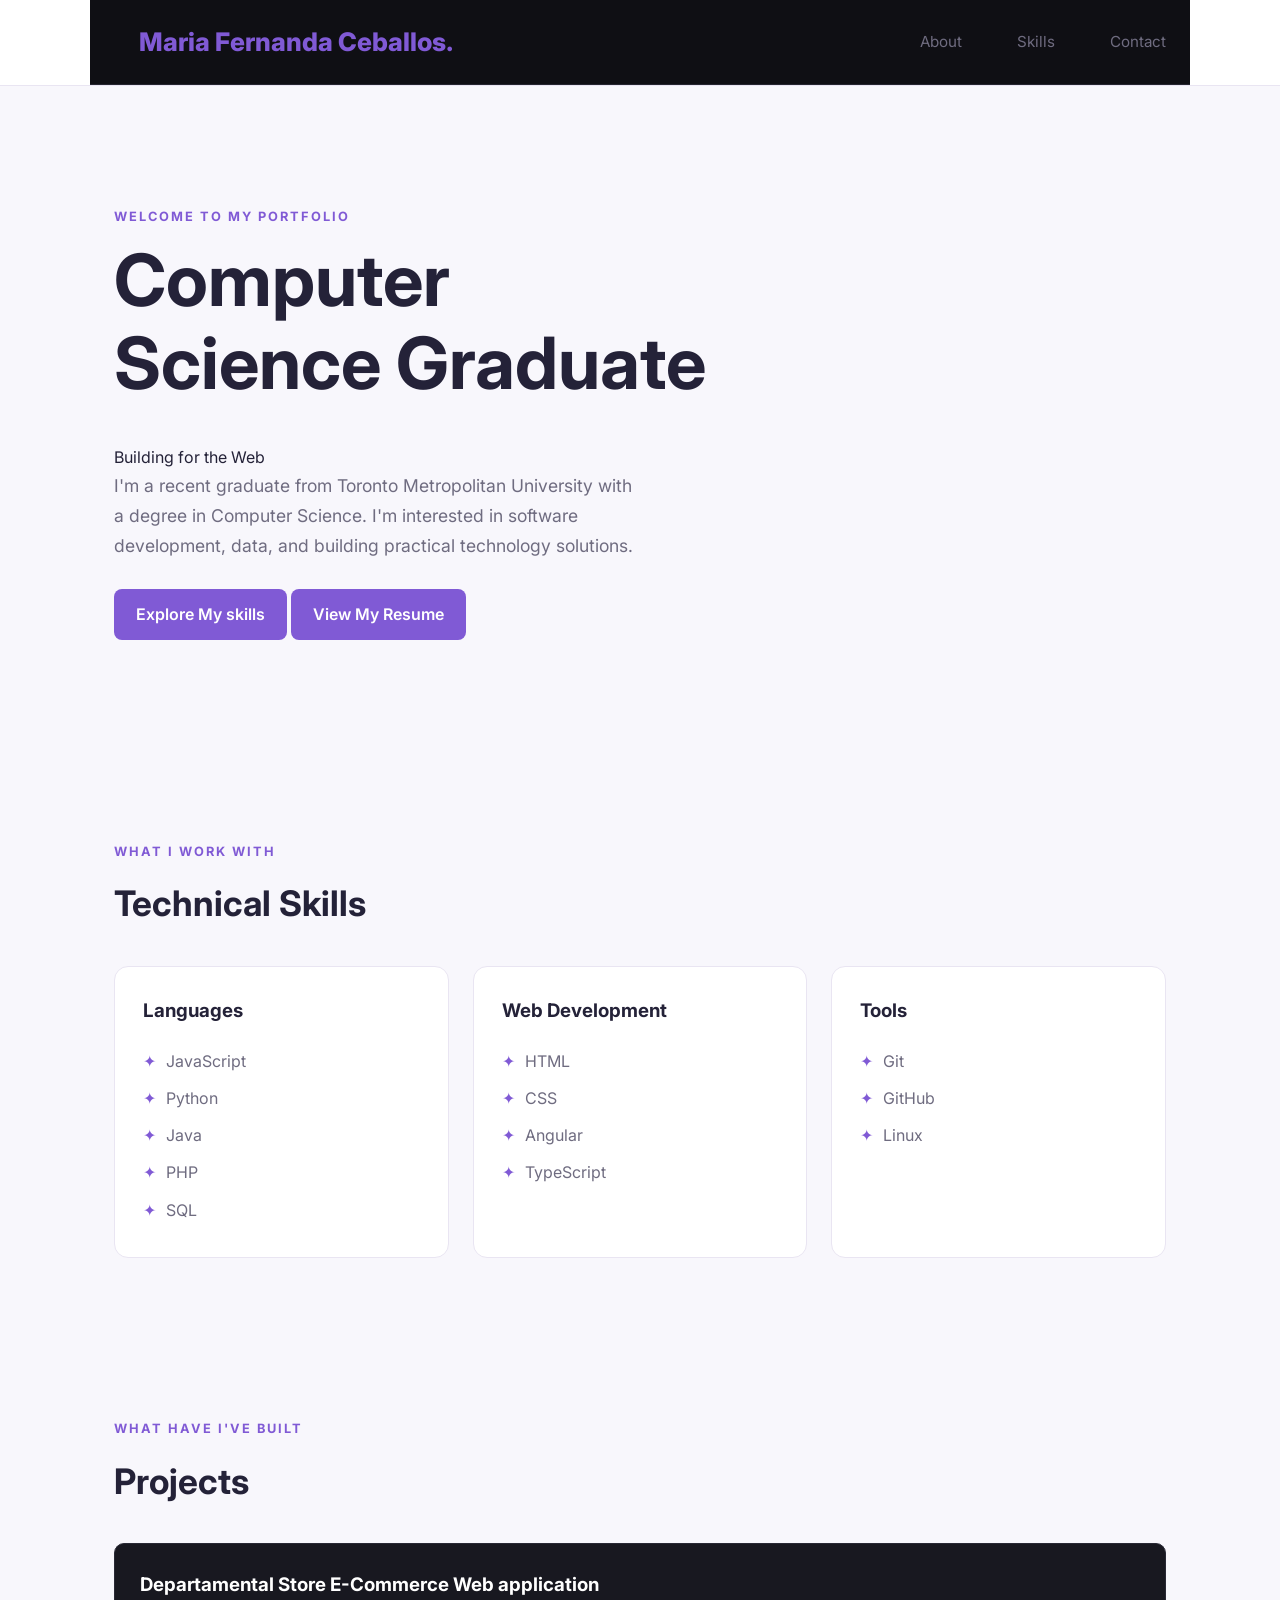
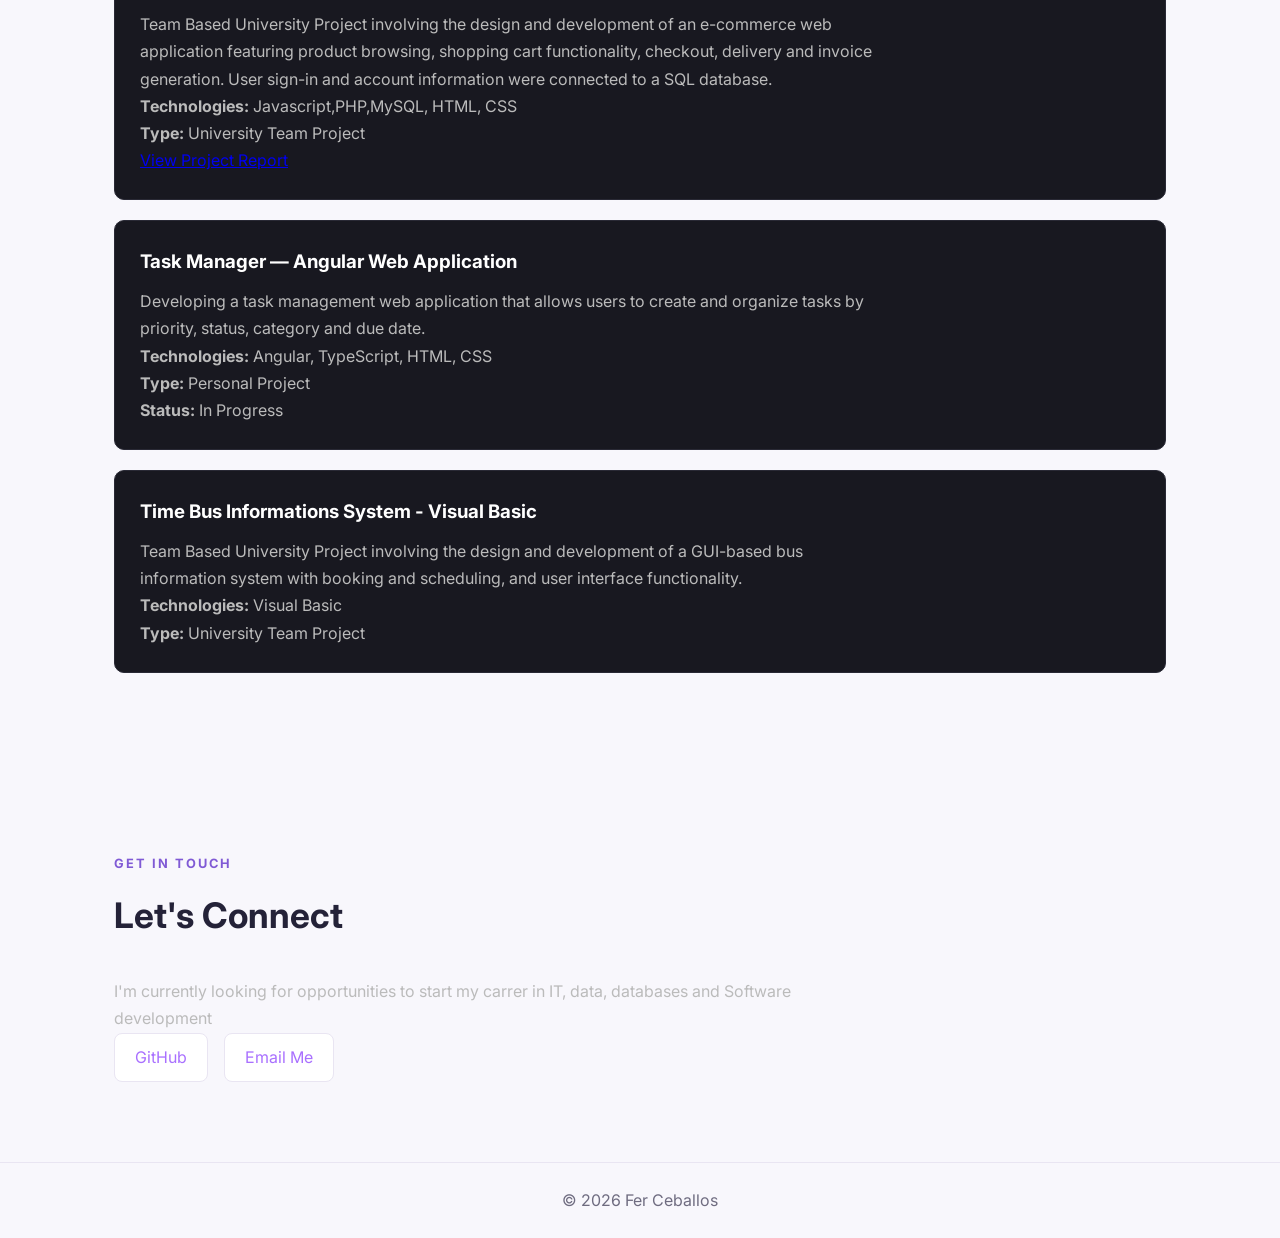
==== portfolio projects/index.html @ 72ae3f17 "Add files via upload" ====
<!DOCTYPE html>
<html lang="en">
<head>
    <meta charset="UTF-8">
    <meta name="viewport" content="width=device-width, initial-scale=1.0">
    <title> Maria Fernanda Ceballos Gonzalez| Portfolio</title>
    <link rel="stylesheet" href="style.css">
</head>

<body>

    <header>
        <nav>
            <a href="#" class="logo">Maria Fernanda Ceballos.</a>

            <div class="nav-links">
                <a href="#about">About</a>
                <a href="#skills">Skills</a>
                <a href="#contact">Contact</a>
            </div>
        </nav>
    </header>

    <main>
        <section class="hero" id="about">
            <div class="hero-text">

                <p class="intro">WELCOME TO MY PORTFOLIO</p>

                <h1>Computer Science Graduate</h1>
                <br>
                Building for the Web

                

                <p class="description">
                    I'm a recent graduate from Toronto Metropolitan
                    University with a degree in Computer Science.
                    I'm interested in software development, data,
                    and building practical technology solutions.
                </p>

                 <div class="hero-buttons">
                    <a href="#skills" class="button">
                        Explore My skills
                    </a>

                    <a href="Maria Fernanda Ceballos Resume.pdf"
                        target="_blank"
                        class="button">
                        View My Resume
                    </a>

        </div>
            </div>

            
        </section>

        <section class="section" id="skills">
            <p class="intro">WHAT I WORK WITH</p>
            <h2>Technical Skills</h2>

            <div class="skills-grid">
                <div class="skill-card">
                    <h3>Languages</h3>
                    <ul>
                        <li>JavaScript</li>
                        <li>Python</li>
                        <li>Java</li>
                        <li>PHP</li>
                        <li>SQL</li>
                    </ul>
                </div>

                <div class="skill-card">
                    <h3>Web Development</h3>
                    <ul>
                        <li>HTML</li>
                        <li>CSS</li>
                        <li>Angular</li>
                        <li>TypeScript</li>
                    </ul>
                </div>

                <div class="skill-card">
                    <h3>Tools</h3>
                    <ul>
                        <li>Git</li>
                        <li>GitHub</li>
                        <li>Linux</li>
                    </ul>
                </div>
            </div>
        </section>

        <section class="section" id="projects">
            <p class="intro"> WHAT HAVE I'VE BUILT</p>
            <h2> Projects </h2>

            <div class="project">
                <h3> Departamental Store E-Commerce Web application</h3>
                <p>
                     Team Based University Project involving the design and development of
                     an e-commerce web application featuring product browsing,
                     shopping cart functionality, checkout, delivery and invoice
                     generation. User sign-in and account information were connected
                     to a SQL database.
                </p>

                <p>
                    <strong> Technologies:</strong>
                    Javascript,PHP,MySQL, HTML, CSS
                </p>
                <p>
                     <strong>Type:</strong> University Team Project
                </p>
                <div class="project-links">
                    <a href="Departamental Store Report.pdf" target="_blank">
                       View Project Report
                    </a>
                 </div>
            </div>
            <div class="project">
                <h3>Task Manager — Angular Web Application</h3>
                <p>
                     Developing a task management web application that allows users
                     to create and organize tasks by priority, status, category and
                     due date.
                </p>

                <p>
                     <strong>Technologies:</strong>
                     Angular, TypeScript, HTML, CSS
                </p>
                <p>
                     <strong>Type:</strong> Personal Project
                </p>
                

                 <p>
                     <strong>Status:</strong> In Progress
                </p>

            </div>
            <div class="project">
                <h3>Time Bus Informations System - Visual Basic</h3>
                <p>
                     Team Based University Project involving the design and development
                     of a GUI-based bus information system with booking and scheduling, and 
                     user interface functionality.
                </p>

                <p>
                     <strong>Technologies:</strong>
                     Visual Basic
                 </p>

                 <p>
                     <strong>Type:</strong> University Team Project
                </p>

        </section>



        <section class="section" id="contact">
            <p class="intro">GET IN TOUCH</p>

            <h2>Let's Connect</h2> 

            <p>
                I'm currently looking for opportunities to start my carrer
                in IT, data, databases and Software development
            </p>



            <div class="contact-links">
                <a href="https://github.com/chaps37" target="_blank"
                   rel="noopener noreferrer">GitHub</a>

                <a href="mailto:fer.cglez34@gmail.com">Email Me</a>
            </div>
        </section>
    </main>

    <footer>
        <p>© 2026 Fer Ceballos</p>
    </footer>

</body>
</html>
---- portfolio projects/style.css ----
@import url('https://fonts.googleapis.com/css2?family=Inter:wght@400;500;600;700;800&display=swap');

:root {
    --background: #f8f7fc;
    --surface: #ffffff;
    --text: #242238;
    --muted: #6f6c80;
    --accent: #805ad5;
    --border: #e9e5f2;
}

* {
    margin: 0;* {
    margin: 0;
    padding: 0;
    box-sizing: border-box;
}

html {
    scroll-behavior: smooth;
}

body {
    font-family: Arial, sans-serif;
    background: #0f0f14;
    color: #f5f5f5;
    line-height: 1.6;
}

nav {
    position: sticky;
    top: 0;

    display: flex;
    justify-content: space-between;
    align-items: center;

    padding: 20px 8%;

    background: #0f0f14;
    border-bottom: 1px solid #252530;
}

nav h2 {
    color: #a970ff;
}

nav a {
    color: #ddd;
    text-decoration: none;
    margin-left: 25px;
}

nav a:hover {
    color: #a970ff;
}

section {
    max-width: 1000px;
    margin: auto;
    padding: 100px 30px;
}

#home {
    min-height: 90vh;

    display: flex;
    flex-direction: column;
    justify-content: center;
}

.intro {
    color: #a970ff;
    font-size: 1.2rem;
    margin-bottom: 15px;
}

#home h1 {
    font-size: 4rem;
    line-height: 1.1;
    margin-bottom: 25px;
}

.description {
    max-width: 650px;
    color: #aaa;
    font-size: 1.1rem;
}

.buttons {
    margin-top: 30px;
}

.buttons a {
    display: inline-block;

    padding: 12px 22px;
    margin-right: 10px;

    border: 1px solid #a970ff;
    border-radius: 8px;

    color: white;
    text-decoration: none;
}

.buttons a:first-child {
    background: #a970ff;
    color: #111;
}

.buttons a:hover {
    background: #8c52ff;
}

section h2 {
    font-size: 2.2rem;
    margin-bottom: 30px;
}

section p {
    color: #bbb;
    max-width: 750px;
}

.project {
    background: #181820;

    padding: 25px;
    margin-bottom: 20px;

    border: 1px solid #292935;
    border-radius: 10px;
}

.project h3 {
    margin-bottom: 10px;
    color: #fff;
}

.skills {
    display: flex;
    flex-wrap: wrap;
    gap: 12px;
}

.skills span {
    background: #181820;
    border: 1px solid #292935;

    padding: 10px 16px;
    border-radius: 20px;

    color: #ccc;
}

#resume a {
    display: inline-block;

    margin-top: 20px;
    padding: 12px 22px;

    background: #a970ff;
    color: #111;

    border-radius: 8px;
    text-decoration: none;
}

#contact a {
    color: #a970ff;
}

footer {
    text-align: center;
    padding: 30px;
    border-top: 1px solid #252530;
    color: #777;
}
    padding: 0;
    box-sizing: border-box;
}

html {
    scroll-behavior: smooth;
}

body {
    font-family: 'Inter', sans-serif;
    background: var(--background);
    color: var(--text);
    line-height: 1.7;
}

header {
    background: var(--surface);
    border-bottom: 1px solid var(--border);
}

nav {
    max-width: 1100px;
    margin: auto;
    padding: 20px 24px;
    display: flex;
    justify-content: space-between;
    align-items: center;
}

.logo {
    color: var(--accent);
    font-size: 1.6rem;
    font-weight: 800;
    text-decoration: none;
}

.nav-links {
    display: flex;
    gap: 30px;
}

.nav-links a {
    color: var(--muted);
    text-decoration: none;
    font-size: 0.95rem;
}

.nav-links a:hover {
    color: var(--accent);
}

.hero {
    max-width: 1100px;
    min-height: 75vh;
    margin: auto;
    padding: 80px 24px;
    display: grid;
    grid-template-columns: 1.2fr 0.8fr;
    align-items: center;
    gap: 60px;
}

.intro {
    color: var(--accent);
    font-size: 0.8rem;
    font-weight: 700;
    letter-spacing: 2px;
    margin-bottom: 12px;
}

.hero h1 {
    font-size: clamp(2.8rem, 6vw, 4.5rem);
    line-height: 1.15;
    margin-bottom: 12px;
}

.hero h1 span {
    color: var(--accent);
}

.hero h2 {
    font-size: 1.4rem;
    font-weight: 500;
    color: var(--muted);
    margin-bottom: 20px;
}

.hero-text > p:not(.intro) {
    color: var(--muted);
    max-width: 520px;
    margin-bottom: 28px;
}

.button {
    display: inline-block;
    background: var(--accent);
    color: white;
    padding: 12px 22px;
    border-radius: 8px;
    text-decoration: none;
    font-weight: 600;
    transition: transform 0.2s, background 0.2s;
}

.button:hover {
    background: #6941c6;
    transform: translateY(-2px);
}

.hero-image img {
    display: block;
    width: 100%;
    max-width: 380px;
    aspect-ratio: 4 / 5;
    object-fit: cover;
    border-radius: 24px;
    box-shadow: 0 20px 50px rgba(45, 30, 80, 0.12);
}

.section {
    max-width: 1100px;
    margin: auto;
    padding: 80px 24px;
}

.section h2 {
    font-size: 2.2rem;
    margin-bottom: 32px;
}

.skills-grid {
    display: grid;
    grid-template-columns: repeat(3, 1fr);
    gap: 24px;
}

.skill-card {
    background: var(--surface);
    border: 1px solid var(--border);
    border-radius: 14px;
    padding: 28px;
    transition: transform 0.2s, box-shadow 0.2s;
}

.skill-card:hover {
    transform: translateY(-4px);
    box-shadow: 0 12px 30px rgba(45, 30, 80, 0.07);
}

.skill-card h3 {
    margin-bottom: 16px;
}

.skill-card ul {
    list-style: none;
}

.skill-card li {
    color: var(--muted);
    padding: 5px 0;
}

.skill-card li::before {
    content: "✦";
    color: var(--accent);
    margin-right: 10px;
}

.contact-links {
    display: flex;
    gap: 16px;
}

.contact-links a {
    color: var(--accent);
    border: 1px solid var(--border);
    background: var(--surface);
    padding: 10px 20px;
    border-radius: 8px;
    text-decoration: none;
}

.contact-links a:hover {
    border-color: var(--accent);
}

footer {
    text-align: center;
    color: var(--muted);
    padding: 24px;
    border-top: 1px solid var(--border);
}

@media (max-width: 700px) {
    .hero {
        grid-template-columns: 1fr;
        gap: 40px;
        padding-top: 60px;
    }

    .hero-image img {
        max-width: 100%;
        max-height: 350px;
    }

    .skills-grid {
        grid-template-columns: 1fr;
    }

    .nav-links {
        gap: 14px;
    }

    .section {
        padding-top: 55px;
        padding-bottom: 55px;
    }
}
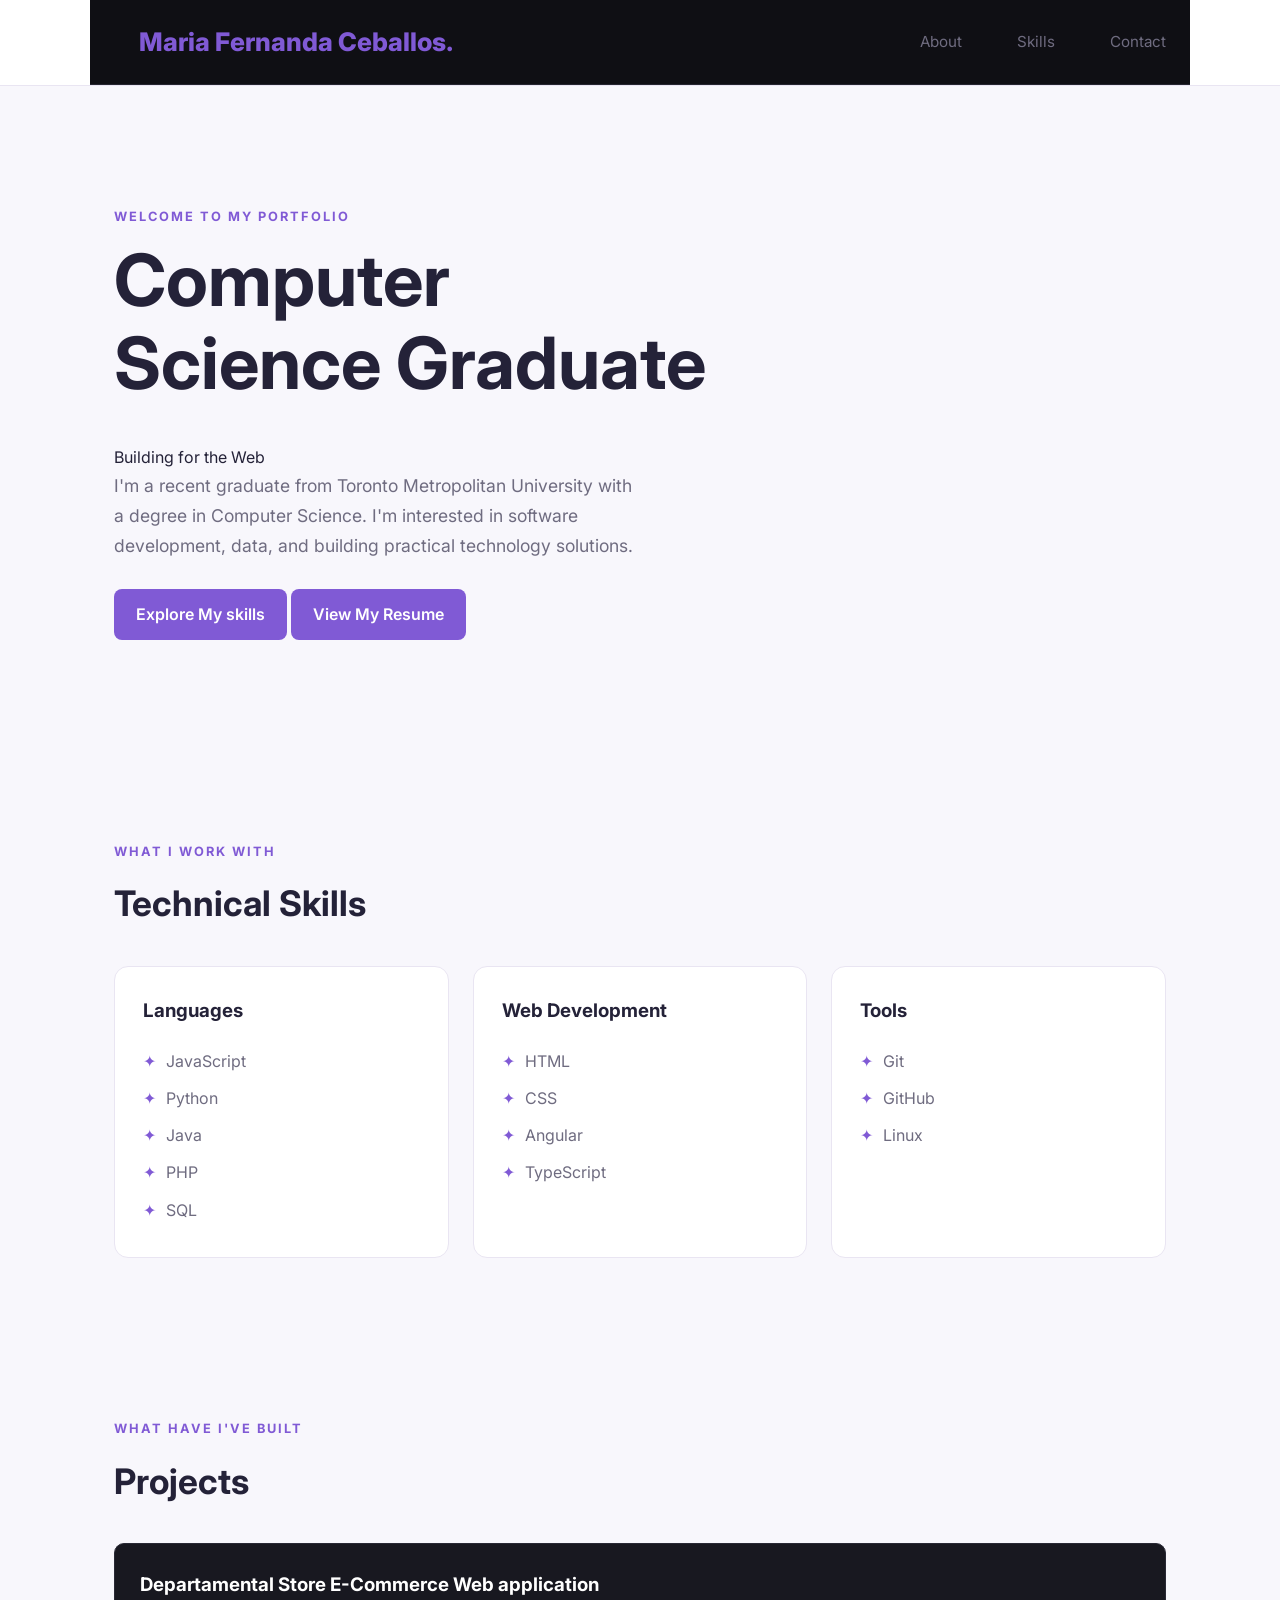
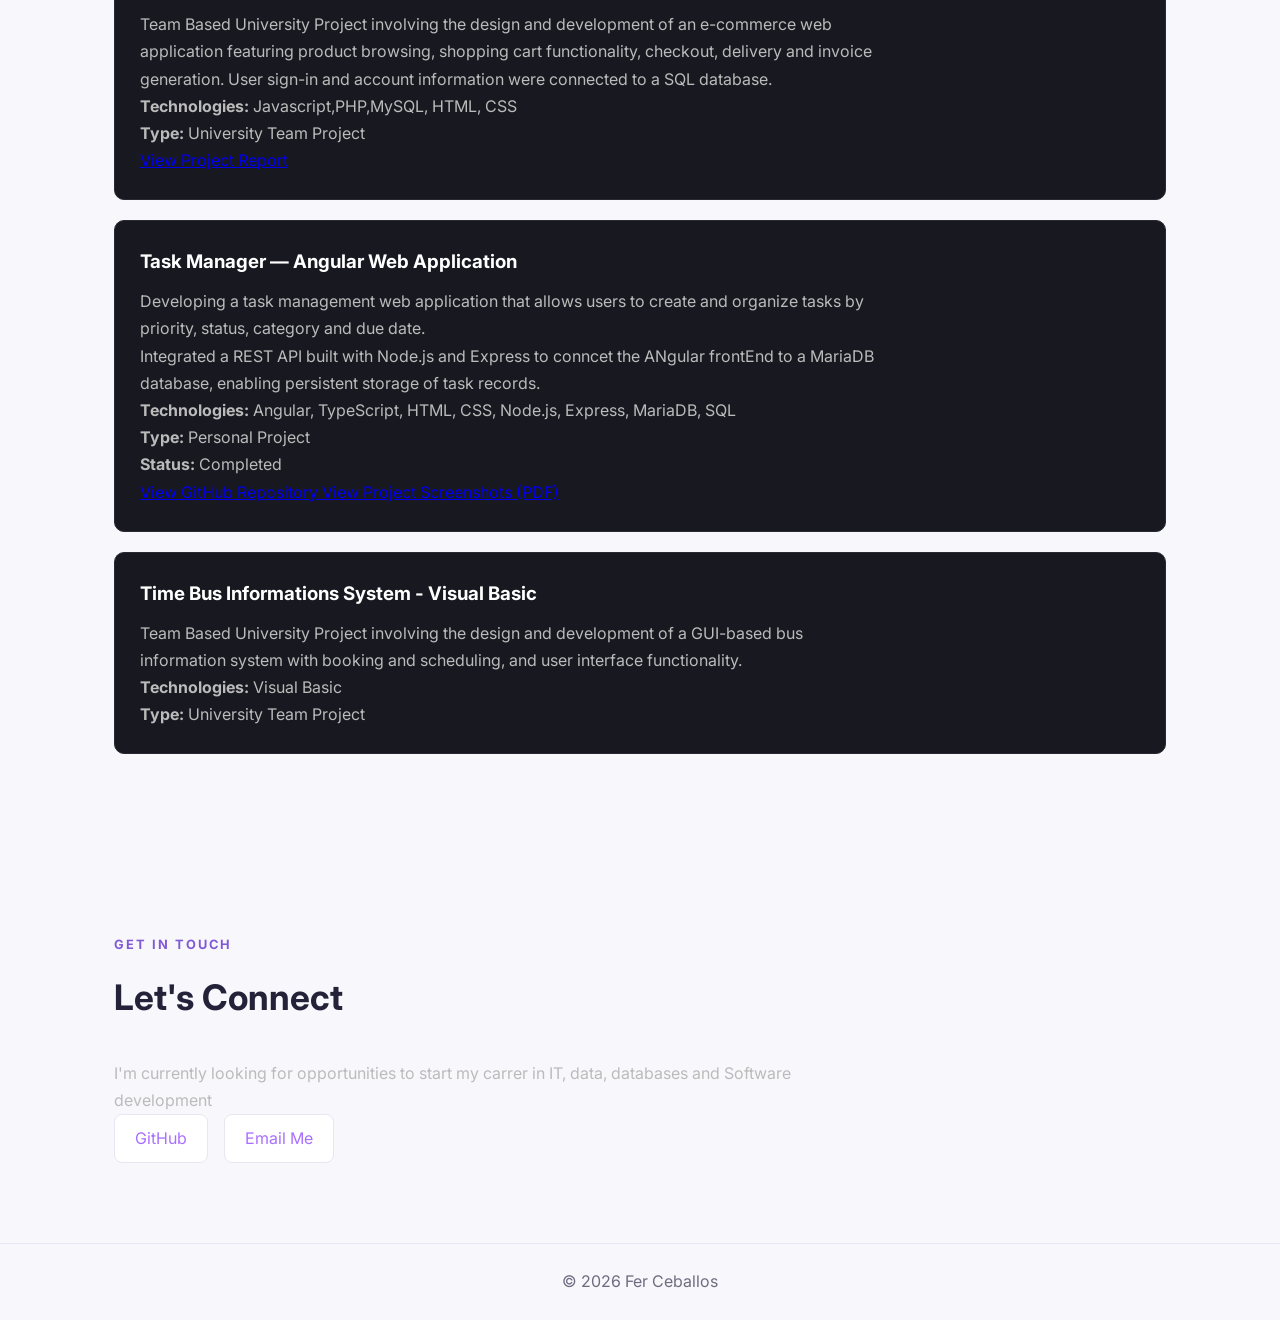
==== commit cb85c2d7: "task manager edited" ====
--- a/portfolio projects/index.html
+++ b/portfolio projects/index.html
@@ -129,9 +129,15 @@
                      due date.
                 </p>
 
+                <p> 
+                    Integrated a REST  API built with Node.js and Express
+                    to conncet the ANgular frontEnd to a MariaDB database,
+                    enabling persistent storage of task records.
+                </p>
+
                 <p>
                      <strong>Technologies:</strong>
-                     Angular, TypeScript, HTML, CSS
+                     Angular, TypeScript, HTML, CSS, Node.js, Express, MariaDB, SQL
                 </p>
                 <p>
                      <strong>Type:</strong> Personal Project
@@ -139,9 +145,18 @@
                 
 
                  <p>
-                     <strong>Status:</strong> In Progress
-                </p>
-
+                     <strong>Status:</strong> Completed
+                </p>
+
+                <p>
+                    <a href="https://github.com/chaps37/angular-task-manager" target="_blank" rel="noopener noreferrer">
+                        View GitHub Repository
+                    </a>
+                
+                    <a href="Project Overview.pdf" target="_blank">
+                        View Project Screenshots (PDF)
+                    </a>
+                </p>
             </div>
             <div class="project">
                 <h3>Time Bus Informations System - Visual Basic</h3>
